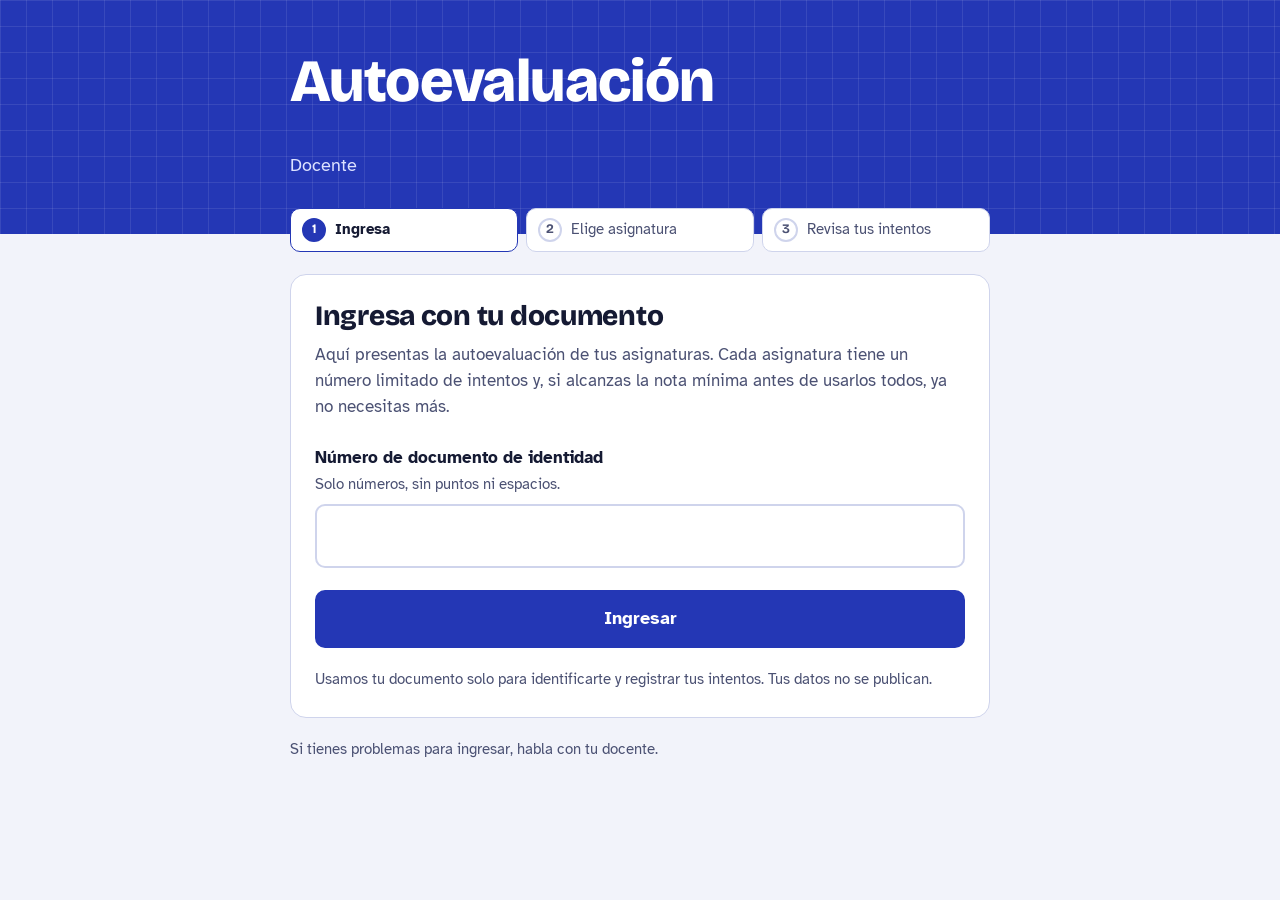
==== index.html @ c380166a "Add files via upload" ====
<!doctype html>
<html lang="es">
<head>
<meta charset="utf-8">
<meta name="viewport" content="width=device-width, initial-scale=1, viewport-fit=cover">
<meta name="robots" content="noindex">
<title>Autoevaluación · CEINAR</title>
<link rel="preconnect" href="https://fonts.googleapis.com">
<link rel="preconnect" href="https://fonts.gstatic.com" crossorigin>
<link rel="stylesheet" href="https://fonts.googleapis.com/css2?family=Atkinson+Hyperlegible:wght@400;700&family=Bricolage+Grotesque:opsz,wght@12..96,700;12..96,800&display=swap">
<link rel="stylesheet" href="estilos.css">
</head>
<body>

<header class="cabecera">
  <div class="envoltura">
    <!-- Logos: guarda los archivos en assets/ con estos nombres. Si no existen, el recuadro se oculta solo. -->
    <div class="marcas">
      <span class="logo-chip"><img src="assets/logo-ceinar.png" alt="Logo de la Institución Educativa CEINAR" onerror="this.parentNode.remove()"></span>
      <span class="logo-chip"><img src="assets/logo-enpcs.png" alt="Logo del blog EnPCs" onerror="this.parentNode.remove()"></span>
    </div>
    <h1>Autoevaluación</h1>
    <p class="quien"><strong id="txtInstitucion">Institución Educativa CEINAR</strong><br>Docente <span id="txtDocente">Arnold Torres Barón</span></p>
  </div>
</header>

<main>
  <div class="envoltura">

    <ol class="pasos" id="pasos" aria-label="Pasos">
      <li id="p1" class="actual"><span class="n">1</span>Ingresa</li>
      <li id="p2"><span class="n">2</span>Elige asignatura</li>
      <li id="p3"><span class="n">3</span>Revisa tus intentos</li>
    </ol>

    <noscript><div class="error">Esta página necesita JavaScript. Actívalo en tu navegador para continuar.</div></noscript>

    <!-- 1. INGRESO -->
    <section class="panel" id="vistaLogin" aria-labelledby="tLogin">
      <h2 id="tLogin" tabindex="-1">Ingresa con tu documento</h2>
      <p class="lead">Aquí presentas la autoevaluación de tus asignaturas. Cada asignatura tiene un número limitado de intentos y, si alcanzas la nota mínima antes de usarlos todos, ya no necesitas más.</p>
      <form id="formLogin" novalidate>
        <label class="campo" for="doc">Número de documento de identidad
          <span class="ayuda" style="display:block">Solo números, sin puntos ni espacios.</span>
        </label>
        <input id="doc" name="doc" type="tel" inputmode="numeric" autocomplete="off" maxlength="14" aria-describedby="errLogin">
        <div class="error" id="errLogin" role="alert" hidden></div>
        <button class="boton lleno" id="btnIngresar" type="submit">Ingresar</button>
      </form>
      <p class="pie">Usamos tu documento solo para identificarte y registrar tus intentos. Tus datos no se publican.</p>
    </section>

    <!-- 2. ASIGNATURAS -->
    <section class="panel" id="vistaMaterias" aria-labelledby="tMaterias" hidden>
      <div class="barra">
        <p class="hola" id="hola"></p>
        <button class="enlace" type="button" id="btnSalir1">Salir</button>
      </div>
      <h2 id="tMaterias" tabindex="-1">Elige la asignatura</h2>
      <p class="lead" id="leadMaterias"></p>
      <div id="bloqueDocente" hidden>
        <div class="docente-nota">
          <strong>Modo docente.</strong> Puedes probar cualquier asignatura con intentos ilimitados; no se escribe nota en la lista de estudiantes.
          <label class="campo" for="selFranja" style="margin-top:12px">Grados que quieres probar</label>
          <select id="selFranja"></select>
        </div>
      </div>
      <ul class="lista-materias" id="listaMaterias"></ul>
    </section>

    <!-- 3. ESTADO DE INTENTOS -->
    <section class="panel" id="vistaEstado" aria-labelledby="tEstado" hidden>
      <div class="barra">
        <button class="enlace" type="button" id="btnVolver">Volver a las asignaturas</button>
        <button class="enlace" type="button" id="btnSalir2">Salir</button>
      </div>
      <h2 id="tEstado" tabindex="-1"></h2>
      <p class="lead" id="subEstado"></p>
      <p class="cargando" id="cargando" role="status" hidden>Consultando tus intentos…</p>

      <div id="contenidoEstado" hidden>
        <div class="nota-grande"><span class="valor" id="valNota">—</span><span class="de" id="deNota"></span></div>
        <div class="regla" id="regla" role="img">
          <div class="pista">
            <div class="relleno" id="relleno"></div>
            <div class="minimo" id="marcaMin"><span id="txtMin"></span></div>
          </div>
          <div class="marcas-regla" aria-hidden="true"></div>
        </div>
        <div class="intentos" id="intentos"></div>
        <div class="aviso" id="aviso" role="status"><h3 id="avisoT"></h3><p id="avisoP"></p></div>
        <div class="acciones" id="acciones"><button class="boton lleno" type="button" id="btnComenzar"></button></div>
        <p class="error" id="errEstado" role="alert" hidden></p>
      </div>
    </section>

    <p class="pie" style="text-align:left">Si tienes problemas para ingresar, habla con tu docente.</p>
  </div>
</main>

<script src="config.js"></script>
<script src="api.js"></script>
<script>
(function () {
  var $ = function (id) { return document.getElementById(id); };
  var C = window.CONFIG || {};
  $('txtInstitucion').textContent = C.INSTITUCION || '';
  $('txtDocente').textContent = C.DOCENTE || '';

  var GLIFOS = {
    informatica: '<svg class="glifo" viewBox="0 0 56 56" fill="none" aria-hidden="true"><rect x="6" y="9" width="44" height="30" rx="4" stroke="currentColor" stroke-width="3"/><path d="M20 49h16M28 39v10" stroke="currentColor" stroke-width="3" stroke-linecap="round"/><path d="M17 21l6 5-6 5M28 31h9" stroke="currentColor" stroke-width="3" stroke-linecap="round" stroke-linejoin="round"/></svg>',
    estadistica: '<svg class="glifo" viewBox="0 0 56 56" fill="none" aria-hidden="true"><path d="M8 48h42" stroke="currentColor" stroke-width="3" stroke-linecap="round"/><rect x="11" y="30" width="9" height="14" rx="2" fill="currentColor"/><rect x="24" y="14" width="9" height="30" rx="2" fill="currentColor"/><rect x="37" y="23" width="9" height="21" rx="2" fill="currentColor"/></svg>',
    artes: '<svg class="glifo" viewBox="0 0 56 56" fill="none" aria-hidden="true"><circle cx="21" cy="22" r="12" stroke="currentColor" stroke-width="3"/><circle cx="35" cy="22" r="12" stroke="currentColor" stroke-width="3"/><circle cx="28" cy="34" r="12" stroke="currentColor" stroke-width="3"/></svg>'
  };
  var MATERIAS = [
    { id: 'informatica', nombre: 'Informática' },
    { id: 'estadistica', nombre: 'Estadística' },
    { id: 'artes', nombre: 'Artes Aplicadas' }
  ];
  var S = null;          // sesión actual
  var materiaActual = null, estadoActual = null;

  /* ---------- navegación entre vistas ---------- */
  function ver(vista, paso, foco) {
    ['vistaLogin', 'vistaMaterias', 'vistaEstado'].forEach(function (v) { $(v).hidden = (v !== vista); });
    [1, 2, 3].forEach(function (n) {
      var li = $('p' + n);
      li.className = n < paso ? 'hecho' : (n === paso ? 'actual' : '');
      if (n === paso) li.setAttribute('aria-current', 'step'); else li.removeAttribute('aria-current');
    });
    if (foco) { var h = $(foco); if (h) h.focus({ preventScroll: false }); }
  }
  function mostrarError(el, msg) { el.textContent = msg; el.hidden = !msg; }
  function salir(mensaje) {
    Api.borrarSesion(); S = null; materiaActual = null; estadoActual = null;
    $('doc').value = '';
    mostrarError($('errLogin'), mensaje || '');
    ver('vistaLogin', 1, mensaje ? null : 'tLogin');
    if (mensaje) $('doc').focus();
  }
  function sesionExpirada() { salir('Tu sesión expiró. Ingresa de nuevo con tu documento.'); }

  /* ---------- 1. login ---------- */
  $('formLogin').addEventListener('submit', function (ev) {
    ev.preventDefault();
    var doc = $('doc').value.replace(/\D/g, '');
    if (doc.length < 5) {
      mostrarError($('errLogin'), 'Escribe tu número de documento solo con números, sin puntos ni espacios.');
      $('doc').focus(); return;
    }
    mostrarError($('errLogin'), '');
    var b = $('btnIngresar'); b.disabled = true; b.textContent = 'Verificando…';
    Api.llamar('login', { documento: doc }).then(function (r) {
      b.disabled = false; b.textContent = 'Ingresar';
      if (!r.ok) { mostrarError($('errLogin'), r.mensaje || 'No se pudo ingresar.'); $('doc').focus(); return; }
      S = {
        token: r.token, nombre: r.persona.nombre, grupo: r.persona.grupo, rol: r.persona.rol,
        director: r.persona.director, franja: r.persona.franja, franjaElegida: r.persona.franja,
        periodo: r.periodo, notaMinima: r.notaMinima, escala: r.escala, maxIntentos: r.maxIntentos,
        asignaturas: r.asignaturas.map(function (a) { return a.id; }), franjas: r.franjas || null
      };
      $('doc').value = '';
      Api.guardarSesion(S);
      pintarMaterias();
    });
  });

  /* ---------- 2. asignaturas ---------- */
  function pintarMaterias() {
    var esDoc = S.rol === 'Docente';
    var primer = S.nombre.split(' ')[0];
    $('hola').innerHTML = '';
    var st = document.createElement('strong'); st.textContent = S.nombre;
    $('hola').appendChild(st);
    $('hola').appendChild(document.createTextNode(esDoc ? ', docente' : ', grupo ' + S.grupo));
    $('leadMaterias').textContent = esDoc
      ? 'Periodo ' + S.periodo.replace('P', '') + '. Elige una asignatura para revisar la autoevaluación.'
      : 'Periodo ' + S.periodo.replace('P', '') + '. Estas son las autoevaluaciones habilitadas para ti.';

    $('bloqueDocente').hidden = !esDoc;
    if (esDoc && !$('selFranja').options.length) {
      S.franjas.forEach(function (f) {
        var o = document.createElement('option'); o.value = f; o.textContent = f.replace('-', '° a ') + '°';
        $('selFranja').appendChild(o);
      });
    }
    if (esDoc) $('selFranja').value = S.franjaElegida || S.franja || S.franjas[0];

    var ul = $('listaMaterias'); ul.innerHTML = '';
    MATERIAS.forEach(function (m) {
      var habilitada = S.asignaturas.indexOf(m.id) >= 0;
      var li = document.createElement('li');
      var b = document.createElement('button'); b.type = 'button'; b.className = 'materia'; b.disabled = !habilitada;
      b.innerHTML = GLIFOS[m.id] + '<span><span class="nombre"></span><span class="nota-corta"></span></span><span class="ir"></span>';
      b.querySelector('.nombre').textContent = m.nombre;
      b.querySelector('.nota-corta').textContent = habilitada ? 'Ver mis intentos' : 'No estás inscrito en esta asignatura';
      b.querySelector('.ir').textContent = habilitada ? 'Elegir' : '';
      if (habilitada) b.addEventListener('click', function () { abrirMateria(m); });
      li.appendChild(b); ul.appendChild(li);
    });
    ver('vistaMaterias', 2, 'tMaterias');
  }
  $('selFranja').addEventListener('change', function () { S.franjaElegida = $('selFranja').value; Api.guardarSesion(S); });

  /* ---------- 3. estado ---------- */
  function abrirMateria(m) {
    materiaActual = m;
    $('tEstado').textContent = m.nombre;
    $('subEstado').textContent = 'Periodo ' + S.periodo.replace('P', '');
    $('contenidoEstado').hidden = true; mostrarError($('errEstado'), '');
    $('cargando').hidden = false;
    ver('vistaEstado', 3, 'tEstado');
    Api.llamar('estado', { token: S.token, asignatura: m.id, franja: S.rol === 'Docente' ? S.franjaElegida : undefined })
      .then(function (e) {
        $('cargando').hidden = true;
        if (!e.ok) {
          if (e.codigo === 'SESION_EXPIRADA') return sesionExpirada();
          $('contenidoEstado').hidden = true;
          mostrarError($('errEstado'), e.mensaje || 'No se pudo consultar el estado.');
          return;
        }
        estadoActual = e; pintarEstado(e);
      });
  }

  function plural(n, uno, varios) { return n === 1 ? uno : varios; }

  function pintarEstado(e) {
    var N = Api.nota, esc = e.escala, min = e.notaMinima, max = e.maxIntentos;
    var tieneNota = e.mejorNota !== null && e.mejorNota !== undefined;

    $('valNota').textContent = tieneNota ? N(e.mejorNota) : '—';
    $('deNota').textContent = tieneNota ? 'de ' + N(esc) + ', tu mejor nota' : 'Todavía no tienes nota';
    var regla = $('regla');
    regla.className = 'regla' + (e.aprobado ? ' ok' : '');
    regla.setAttribute('aria-label', (tieneNota ? 'Tu mejor nota es ' + N(e.mejorNota) + ' de ' + N(esc) : 'Todavía no tienes nota') +
      '. La nota mínima para aprobar es ' + N(min) + '.');
    $('marcaMin').style.left = (100 * min / esc) + '%';
    $('txtMin').textContent = 'Mínimo ' + N(min);
    var marcas = regla.querySelector('.marcas-regla'); marcas.innerHTML = '';
    for (var i = 0; i <= esc; i++) { var s = document.createElement('span'); s.textContent = i; s.style.left = (100 * i / esc) + '%'; marcas.appendChild(s); }
    $('relleno').style.width = '0';
    requestAnimationFrame(function () { requestAnimationFrame(function () {
      $('relleno').style.width = tieneNota ? Math.min(100, 100 * e.mejorNota / esc) + '%' : '0';
    }); });

    // fichas de intentos
    var cont = $('intentos'); cont.innerHTML = '';
    if (e.ilimitado) {
      var t0 = document.createElement('span'); t0.className = 'texto'; t0.innerHTML = '<strong>Intentos ilimitados</strong> en modo docente'; cont.appendChild(t0);
    } else {
      for (var k = 1; k <= max; k++) {
        var f = document.createElement('span'); f.className = 'ficha' + (k <= e.usados ? ' usada' : ''); f.textContent = k;
        f.setAttribute('aria-hidden', 'true'); cont.appendChild(f);
      }
      var t = document.createElement('span'); t.className = 'texto';
      var strong = document.createElement('strong'); strong.textContent = 'Usaste ' + e.usados + ' de ' + max;
      t.appendChild(strong); t.appendChild(document.createTextNode(' ' + plural(max, 'intento', 'intentos')));
      cont.appendChild(t);
    }

    // mensaje y botón
    var av = $('aviso'), btn = $('btnComenzar'), tit = $('avisoT'), p = $('avisoP');
    btn.hidden = false; btn.disabled = false;
    if (!e.disponible) {
      av.className = 'aviso neutro'; tit.textContent = 'Todavía no está publicada';
      p.textContent = 'La autoevaluación de esta asignatura para tus grados aún no está disponible. Vuelve a intentarlo más tarde o pregunta a tu docente.';
      btn.hidden = true;
    } else if (e.motivo === 'aprobado') {
      av.className = 'aviso ok'; tit.textContent = 'Ya aprobaste esta autoevaluación';
      p.textContent = 'Obtuviste ' + N(e.mejorNota) + ' de ' + N(esc) + ' en el intento ' + e.mejorIntento +
        '. Con esa nota ya no necesitas más intentos.';
      btn.hidden = true;
    } else if (e.motivo === 'agotado') {
      av.className = 'aviso alerta'; tit.textContent = 'Usaste todos tus intentos';
      p.textContent = (tieneNota ? 'Tu mejor nota fue ' + N(e.mejorNota) + ' de ' + N(esc) + '. ' : '') +
        'Si necesitas otra oportunidad, habla con tu docente.';
      btn.hidden = true;
    } else if (e.ilimitado) {
      av.className = 'aviso'; tit.textContent = 'Prueba la autoevaluación';
      p.textContent = 'Cada intento queda registrado con el rol Docente. La nota mínima para aprobar es ' + N(min) + ' de ' + N(esc) + '.';
      btn.textContent = 'Comenzar prueba';
    } else {
      var ultimo = e.restantes === 1;
      av.className = 'aviso' + (ultimo ? ' alerta' : '');
      tit.textContent = ultimo ? 'Este es tu último intento' : 'Tienes ' + e.restantes + ' ' + plural(e.restantes, 'intento disponible', 'intentos disponibles');
      p.textContent = 'Necesitas ' + N(min) + ' de ' + N(esc) + ' para aprobar. El intento se cuenta desde que comienzas, aunque cierres la página.';
      btn.textContent = 'Comenzar intento ' + (e.usados + 1) + ' de ' + max;
    }
    $('acciones').hidden = btn.hidden;
    $('contenidoEstado').hidden = false;
  }

  $('btnComenzar').addEventListener('click', function () {
    if (!materiaActual || !estadoActual) return;
    S.asignatura = materiaActual.id;
    S.artefactoId = estadoActual.artefactoId;
    if (!Api.guardarSesion(S)) {
      mostrarError($('errEstado'), 'Tu navegador bloquea el almacenamiento de la sesión. Prueba abrir la página en una pestaña nueva, fuera del blog.');
      return;
    }
    window.location.href = (C.RUTA_ARTEFACTOS || 'artefactos/') + estadoActual.artefactoId.toLowerCase() + '.html';
  });

  $('btnVolver').addEventListener('click', function () { pintarMaterias(); });
  $('btnSalir1').addEventListener('click', function () { salir(''); });
  $('btnSalir2').addEventListener('click', function () { salir(''); });

  /* ---------- arranque: si ya hay sesión (p. ej. al volver de un artefacto) ---------- */
  var previa = Api.leerSesion();
  if (previa && previa.token && previa.asignaturas) { S = previa; pintarMaterias(); } else { ver('vistaLogin', 1, null); }
})();
</script>
</body>
</html>
---- estilos.css ----
/* ============================================================
   Autoevaluación CEINAR · estilos compartidos
   Cuando lleguen los logos, ajusta solo estas variables.
   ============================================================ */
:root {
  --brand: #2437B5;        /* ultramar */
  --brand-deep: #16227A;
  --brand-tint: #E4E8F8;
  --bg: #F2F3FA;
  --paper: #FFFFFF;
  --ink: #151A33;
  --ink-soft: #4B5173;
  --rule: #CFD4EC;
  --mark: #F4C531;         /* nota mínima */
  --ok: #13795B;  --ok-bg: #DDF3EA;
  --warn: #7A4E00; --warn-bg: #FFF0C7;
  --bad: #B42B3A; --bad-bg: #FCE3E6;
  --info-bg: #E4E8F8;

  --f-display: 'Bricolage Grotesque', 'Trebuchet MS', 'Segoe UI', system-ui, sans-serif;
  --f-body: 'Atkinson Hyperlegible', 'Segoe UI', system-ui, -apple-system, Verdana, sans-serif;
  color-scheme: light;
}

*, *::before, *::after { box-sizing: border-box; }
[hidden] { display: none !important; }
html, body { margin: 0; padding: 0; }
body {
  font-family: var(--f-body);
  font-size: 17px;
  line-height: 1.55;
  color: var(--ink);
  background: var(--bg);
  min-height: 100vh;
}
h1, h2, h3 { font-family: var(--f-display); line-height: 1.1; margin: 0; letter-spacing: -0.01em; }
p { margin: 0; }
:focus-visible { outline: 3px solid var(--brand); outline-offset: 3px; border-radius: 4px; }
.sr-only { position: absolute; width: 1px; height: 1px; overflow: hidden; clip: rect(0 0 0 0); white-space: nowrap; }

/* ---------- encabezado con papel cuadriculado ---------- */
.cabecera {
  background-color: var(--brand);
  background-image:
    linear-gradient(rgba(255,255,255,.09) 1px, transparent 1px),
    linear-gradient(90deg, rgba(255,255,255,.09) 1px, transparent 1px);
  background-size: 26px 26px;
  color: #fff;
  padding: 26px max(16px, env(safe-area-inset-right)) 54px max(16px, env(safe-area-inset-left));
}
.envoltura { width: 100%; max-width: 700px; margin: 0 auto; }
.marcas { display: flex; gap: 10px; margin-bottom: 22px; }
.marcas:empty { display: none; }
.logo-chip {
  width: 58px; height: 58px; background: #fff; border-radius: 12px;
  display: flex; align-items: center; justify-content: center; padding: 6px;
}
.logo-chip img { max-width: 100%; max-height: 100%; object-fit: contain; }
.cabecera h1 { font-size: clamp(38px, 9vw, 60px); font-weight: 800; }
.cabecera .quien { margin-top: 10px; font-size: 18px; color: #DDE2FF; }
.cabecera .quien strong { color: #fff; font-weight: 700; }

/* ---------- pasos ---------- */
.pasos { list-style: none; display: flex; gap: 8px; padding: 0; margin: -26px 0 22px; }
.pasos li {
  flex: 1; background: var(--paper); border: 1px solid var(--rule); border-radius: 10px;
  padding: 9px 11px; display: flex; align-items: center; gap: 9px;
  font-size: 14.5px; color: var(--ink-soft); line-height: 1.2;
}
.pasos .n {
  flex: none; width: 24px; height: 24px; border-radius: 50%; border: 2px solid var(--rule);
  display: grid; place-items: center; font-family: var(--f-display); font-weight: 700; font-size: 13px;
}
.pasos li.actual { color: var(--ink); border-color: var(--brand); font-weight: 700; }
.pasos li.actual .n { background: var(--brand); border-color: var(--brand); color: #fff; }
.pasos li.hecho .n { background: var(--brand-tint); border-color: var(--brand-tint); color: var(--brand); }
@media (max-width: 520px) { .pasos li { padding: 8px 8px; font-size: 13px; gap: 6px; } .pasos .n { width: 22px; height: 22px; } }

/* ---------- paneles ---------- */
main { padding: 0 max(16px, env(safe-area-inset-right)) 56px max(16px, env(safe-area-inset-left)); }
.panel { background: var(--paper); border: 1px solid var(--rule); border-radius: 16px; padding: 26px 24px; }
.panel h2 { font-size: 28px; font-weight: 800; }
.panel .lead { margin-top: 10px; color: var(--ink-soft); max-width: 60ch; }
.pie { margin-top: 20px; font-size: 14.5px; color: var(--ink-soft); max-width: 62ch; }

/* ---------- formulario ---------- */
label.campo { display: block; margin-top: 24px; font-weight: 700; }
.ayuda { font-weight: 400; color: var(--ink-soft); font-size: 15px; margin-top: 2px; }
input[type="text"], input[type="tel"], select {
  width: 100%; margin-top: 8px; font: inherit; font-size: 22px; letter-spacing: .04em;
  padding: 13px 14px; border: 2px solid var(--rule); border-radius: 10px; background: #fff; color: var(--ink);
}
select { font-size: 17px; letter-spacing: 0; }
input:focus, select:focus { border-color: var(--brand); outline: none; box-shadow: 0 0 0 4px var(--brand-tint); }
.error {
  margin-top: 14px; padding: 12px 14px; border-radius: 10px; background: var(--bad-bg);
  color: var(--bad); border-left: 5px solid var(--bad); font-weight: 700;
}

/* ---------- botones ---------- */
.boton {
  font: inherit; font-weight: 700; font-size: 18px; cursor: pointer; border: 2px solid var(--brand);
  background: var(--brand); color: #fff; padding: 13px 24px; border-radius: 10px;
  transition: background .15s, border-color .15s;
}
.boton:hover { background: var(--brand-deep); border-color: var(--brand-deep); }
.boton:disabled { opacity: .55; cursor: wait; }
.boton.lleno { width: 100%; margin-top: 22px; }
.boton.suave { background: transparent; color: var(--brand); }
.boton.suave:hover { background: var(--brand-tint); border-color: var(--brand); }
.enlace {
  font: inherit; background: none; border: 0; padding: 4px 0; color: var(--brand); cursor: pointer;
  text-decoration: underline; text-underline-offset: 3px; font-weight: 700;
}
.barra { display: flex; justify-content: space-between; align-items: center; gap: 12px; flex-wrap: wrap; margin-bottom: 18px; }
.hola { font-size: 15.5px; color: var(--ink-soft); }
.hola strong { color: var(--ink); }

/* ---------- asignaturas ---------- */
.lista-materias { list-style: none; margin: 20px 0 0; padding: 0; display: grid; gap: 10px; }
.materia {
  width: 100%; display: grid; grid-template-columns: 56px 1fr auto; align-items: center; gap: 16px;
  text-align: left; font: inherit; color: var(--ink); background: #fff; cursor: pointer;
  border: 2px solid var(--rule); border-radius: 14px; padding: 14px 18px 14px 14px;
  transition: border-color .15s, background .15s;
}
.materia:hover:not(:disabled) { border-color: var(--brand); background: var(--brand-tint); }
.materia:disabled { cursor: not-allowed; opacity: .6; background: transparent; border-style: dashed; }
.materia .glifo { width: 56px; height: 56px; color: var(--brand); }
.materia:disabled .glifo { color: var(--ink-soft); }
.materia .nombre { font-family: var(--f-display); font-weight: 800; font-size: 24px; line-height: 1.1; }
.materia .nota-corta { display: block; font-family: var(--f-body); font-weight: 400; font-size: 15px; color: var(--ink-soft); margin-top: 3px; }
.materia .ir { font-weight: 700; color: var(--brand); }
.materia:disabled .ir { color: var(--ink-soft); font-weight: 400; }
.docente-nota { margin-top: 16px; padding: 12px 14px; background: var(--info-bg); border-radius: 10px; font-size: 15.5px; }

/* ---------- regla de notas (elemento central) ---------- */
.nota-grande { display: flex; align-items: baseline; gap: 10px; margin-top: 22px; }
.nota-grande .valor { font-family: var(--f-display); font-weight: 800; font-size: clamp(56px, 16vw, 84px); line-height: .95; }
.nota-grande .de { font-size: 18px; color: var(--ink-soft); }
.regla { margin-top: 18px; }
.regla .pista { position: relative; height: 20px; background: var(--brand-tint); border-radius: 10px; margin-top: 38px; }
.regla .relleno { position: absolute; inset: 0 auto 0 0; width: 0; background: var(--brand); border-radius: 10px; transition: width .9s cubic-bezier(.2,.8,.2,1); }
.regla.ok .relleno { background: var(--ok); }
.regla .minimo { position: absolute; top: -9px; bottom: -9px; width: 4px; margin-left: -2px; background: var(--mark); border-radius: 2px; box-shadow: 0 0 0 2px #fff; }
.regla .minimo span {
  position: absolute; bottom: calc(100% + 4px); left: 50%; transform: translateX(-50%);
  white-space: nowrap; font-size: 14px; font-weight: 700; color: var(--ink);
}
.regla .marcas-regla { position: relative; height: 20px; margin-top: 7px; font-size: 13px; color: var(--ink-soft); font-variant-numeric: tabular-nums; }
.regla .marcas-regla span { position: absolute; top: 0; transform: translateX(-50%); }
@media (prefers-reduced-motion: reduce) { .regla .relleno { transition: none; } }

/* ---------- intentos ---------- */
.intentos { display: flex; align-items: center; gap: 10px; margin-top: 26px; flex-wrap: wrap; }
.ficha {
  width: 40px; height: 40px; border-radius: 50%; border: 2px dashed var(--rule); color: var(--ink-soft);
  display: grid; place-items: center; font-family: var(--f-display); font-weight: 700;
}
.ficha.usada { background: var(--brand); border: 2px solid var(--brand); color: #fff; }
.intentos .texto { font-size: 16px; color: var(--ink-soft); margin-left: 4px; }
.intentos .texto strong { color: var(--ink); }

/* ---------- mensaje de estado ---------- */
.aviso { margin-top: 24px; padding: 16px 18px; border-radius: 12px; border-left: 6px solid var(--brand); background: var(--info-bg); }
.aviso h3 { font-size: 22px; font-weight: 800; }
.aviso p { margin-top: 6px; }
.aviso.ok { background: var(--ok-bg); border-color: var(--ok); }
.aviso.ok h3 { color: var(--ok); }
.aviso.alerta { background: var(--warn-bg); border-color: var(--mark); }
.aviso.alerta h3 { color: var(--warn); }
.aviso.neutro { background: #EEF0F6; border-color: var(--ink-soft); }
.acciones { display: flex; gap: 12px; align-items: center; flex-wrap: wrap; margin-top: 22px; }
.acciones .boton.lleno { margin-top: 0; width: auto; flex: 1 1 260px; }
.cargando { margin-top: 24px; color: var(--ink-soft); }
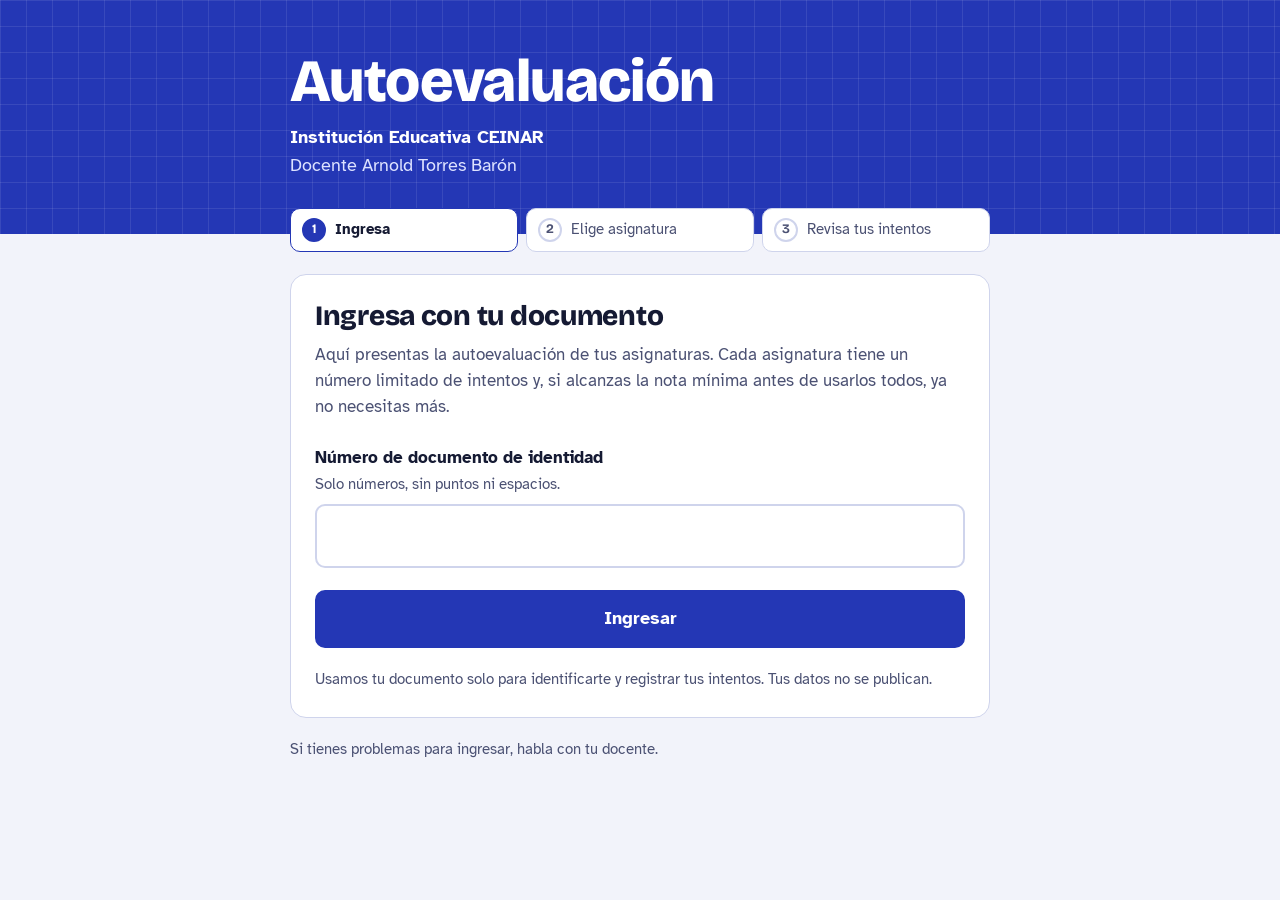
==== commit c1f8390a: "Add files via upload" ====
--- a/index.html
+++ b/index.html
@@ -132,7 +132,7 @@
   }
   function mostrarError(el, msg) { el.textContent = msg; el.hidden = !msg; }
   function salir(mensaje) {
-    Api.borrarSesion(); S = null; materiaActual = null; estadoActual = null;
+    Api.borrarSesion(); Api.borrarIntento(); S = null; materiaActual = null; estadoActual = null;
     $('doc').value = '';
     mostrarError($('errLogin'), mensaje || '');
     ver('vistaLogin', 1, mensaje ? null : 'tLogin');
@@ -262,7 +262,13 @@
     // mensaje y botón
     var av = $('aviso'), btn = $('btnComenzar'), tit = $('avisoT'), p = $('avisoP');
     btn.hidden = false; btn.disabled = false;
-    if (!e.disponible) {
+    var g = Api.leerIntento();
+    var enCurso = g && g.artefactoId === e.artefactoId && g.dueno === (S.nombre + '|' + S.grupo) && g.preguntas;
+    if (enCurso) {
+      av.className = 'aviso alerta'; tit.textContent = 'Tienes un intento en curso';
+      p.textContent = 'Respondiste ' + Object.keys(g.respuestas).length + ' de ' + g.preguntas.length + ' preguntas. Continúa donde ibas.';
+      btn.textContent = 'Continuar mi intento';
+    } else if (!e.disponible) {
       av.className = 'aviso neutro'; tit.textContent = 'Todavía no está publicada';
       p.textContent = 'La autoevaluación de esta asignatura para tus grados aún no está disponible. Vuelve a intentarlo más tarde o pregunta a tu docente.';
       btn.hidden = true;
@@ -279,13 +285,13 @@
     } else if (e.ilimitado) {
       av.className = 'aviso'; tit.textContent = 'Prueba la autoevaluación';
       p.textContent = 'Cada intento queda registrado con el rol Docente. La nota mínima para aprobar es ' + N(min) + ' de ' + N(esc) + '.';
-      btn.textContent = 'Comenzar prueba';
+      btn.textContent = 'Ir a la autoevaluación';
     } else {
       var ultimo = e.restantes === 1;
       av.className = 'aviso' + (ultimo ? ' alerta' : '');
       tit.textContent = ultimo ? 'Este es tu último intento' : 'Tienes ' + e.restantes + ' ' + plural(e.restantes, 'intento disponible', 'intentos disponibles');
-      p.textContent = 'Necesitas ' + N(min) + ' de ' + N(esc) + ' para aprobar. El intento se cuenta desde que comienzas, aunque cierres la página.';
-      btn.textContent = 'Comenzar intento ' + (e.usados + 1) + ' de ' + max;
+      p.textContent = 'Necesitas ' + N(min) + ' de ' + N(esc) + ' para aprobar. El intento se cuenta desde que pulsas Comenzar en la página siguiente.';
+      btn.textContent = 'Ir a la autoevaluación';
     }
     $('acciones').hidden = btn.hidden;
     $('contenidoEstado').hidden = false;
@@ -308,7 +314,12 @@
 
   /* ---------- arranque: si ya hay sesión (p. ej. al volver de un artefacto) ---------- */
   var previa = Api.leerSesion();
-  if (previa && previa.token && previa.asignaturas) { S = previa; pintarMaterias(); } else { ver('vistaLogin', 1, null); }
+  if (previa && previa.token && previa.asignaturas) { S = previa; pintarMaterias(); }
+  else {
+    ver('vistaLogin', 1, null);
+    var aviso = Api.tomarAviso();
+    if (aviso) mostrarError($('errLogin'), aviso);
+  }
 })();
 </script>
 </body>
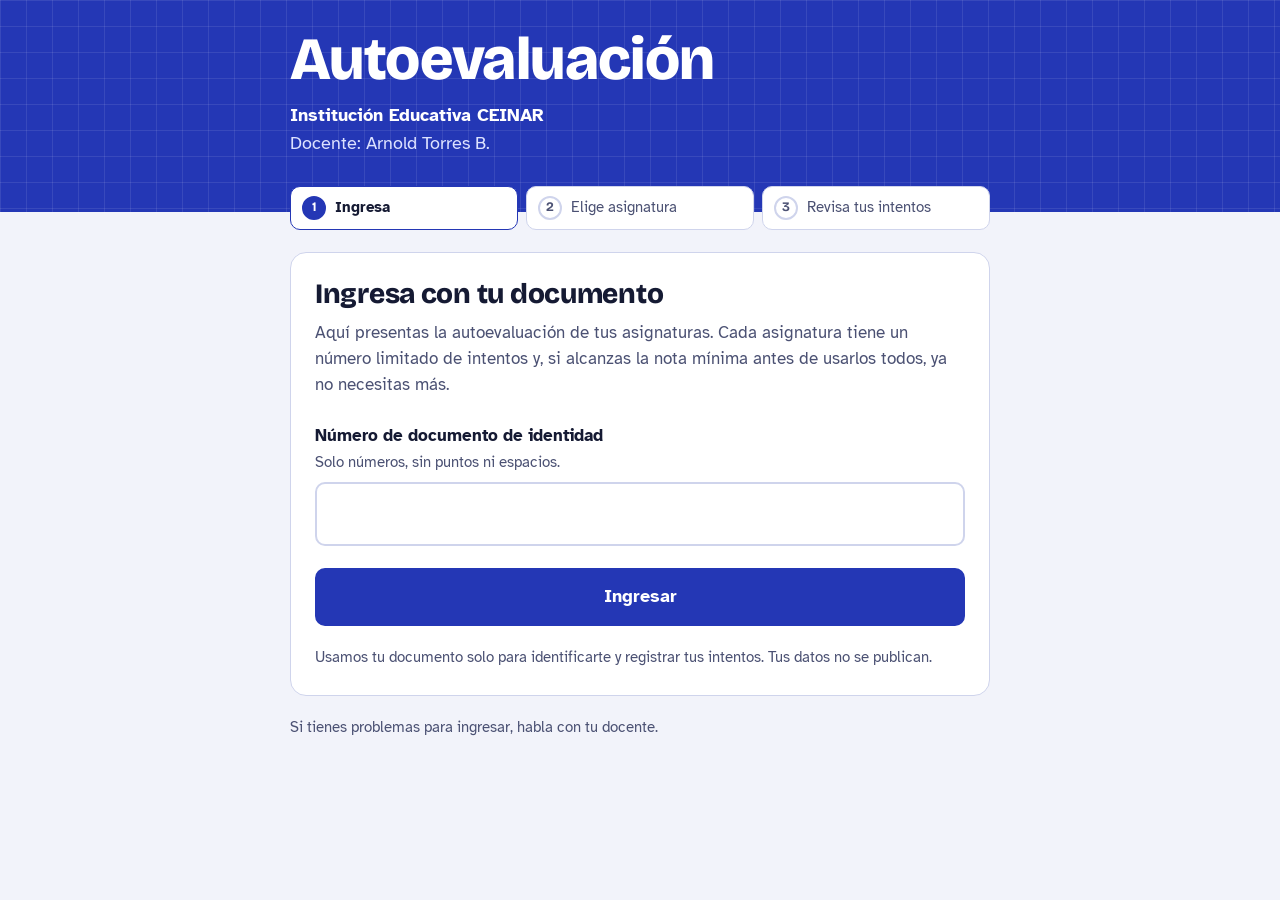
==== commit 4a44d4c8: "Add files via upload" ====
--- a/index.html
+++ b/index.html
@@ -14,13 +14,9 @@
 
 <header class="cabecera">
   <div class="envoltura">
-    <!-- Logos: guarda los archivos en assets/ con estos nombres. Si no existen, el recuadro se oculta solo. -->
-    <div class="marcas">
-      <span class="logo-chip"><img src="assets/logo-ceinar.png" alt="Logo de la Institución Educativa CEINAR" onerror="this.parentNode.remove()"></span>
-      <span class="logo-chip"><img src="assets/logo-enpcs.png" alt="Logo del blog EnPCs" onerror="this.parentNode.remove()"></span>
-    </div>
+    <div class="marcas" id="marcas"></div>
     <h1>Autoevaluación</h1>
-    <p class="quien"><strong id="txtInstitucion">Institución Educativa CEINAR</strong><br>Docente <span id="txtDocente">Arnold Torres Barón</span></p>
+    <p class="quien"><strong id="txtInstitucion">Institución Educativa CEINAR</strong><br>Docente: <span id="txtDocente">Arnold Torres B.</span><br><span id="lineaEstudiante" hidden>Estudiante: <strong id="txtEstudiante"></strong></span></p>
   </div>
 </header>
 
@@ -105,7 +101,12 @@
   var $ = function (id) { return document.getElementById(id); };
   var C = window.CONFIG || {};
   $('txtInstitucion').textContent = C.INSTITUCION || '';
-  $('txtDocente').textContent = C.DOCENTE || '';
+  // "Arnold Torres Barón" → "Arnold Torres B." (se puede fijar con DOCENTE_CORTO en config.js)
+  $('txtDocente').textContent = C.DOCENTE_CORTO || (function (n) {
+    var p = String(n || '').trim().split(/\s+/);
+    return p.length >= 3 ? p.slice(0, -1).join(' ') + ' ' + p[p.length - 1].charAt(0).toUpperCase() + '.' : p.join(' ');
+  })(C.DOCENTE);
+  Api.pintarLogos($('marcas'), '');
 
   var GLIFOS = {
     informatica: '<svg class="glifo" viewBox="0 0 56 56" fill="none" aria-hidden="true"><rect x="6" y="9" width="44" height="30" rx="4" stroke="currentColor" stroke-width="3"/><path d="M20 49h16M28 39v10" stroke="currentColor" stroke-width="3" stroke-linecap="round"/><path d="M17 21l6 5-6 5M28 31h9" stroke="currentColor" stroke-width="3" stroke-linecap="round" stroke-linejoin="round"/></svg>',
@@ -122,6 +123,8 @@
 
   /* ---------- navegación entre vistas ---------- */
   function ver(vista, paso, foco) {
+    $('lineaEstudiante').hidden = !(S && S.nombre && S.rol !== 'Docente' && vista !== 'vistaLogin');
+    if (S && S.nombre) $('txtEstudiante').textContent = S.nombre;
     ['vistaLogin', 'vistaMaterias', 'vistaEstado'].forEach(function (v) { $(v).hidden = (v !== vista); });
     [1, 2, 3].forEach(function (n) {
       var li = $('p' + n);
@@ -170,9 +173,8 @@
     var esDoc = S.rol === 'Docente';
     var primer = S.nombre.split(' ')[0];
     $('hola').innerHTML = '';
-    var st = document.createElement('strong'); st.textContent = S.nombre;
+    var st = document.createElement('strong'); st.textContent = esDoc ? 'Modo docente' : 'Grupo ' + S.grupo;
     $('hola').appendChild(st);
-    $('hola').appendChild(document.createTextNode(esDoc ? ', docente' : ', grupo ' + S.grupo));
     $('leadMaterias').textContent = esDoc
       ? 'Periodo ' + S.periodo.replace('P', '') + '. Elige una asignatura para revisar la autoevaluación.'
       : 'Periodo ' + S.periodo.replace('P', '') + '. Estas son las autoevaluaciones habilitadas para ti.';
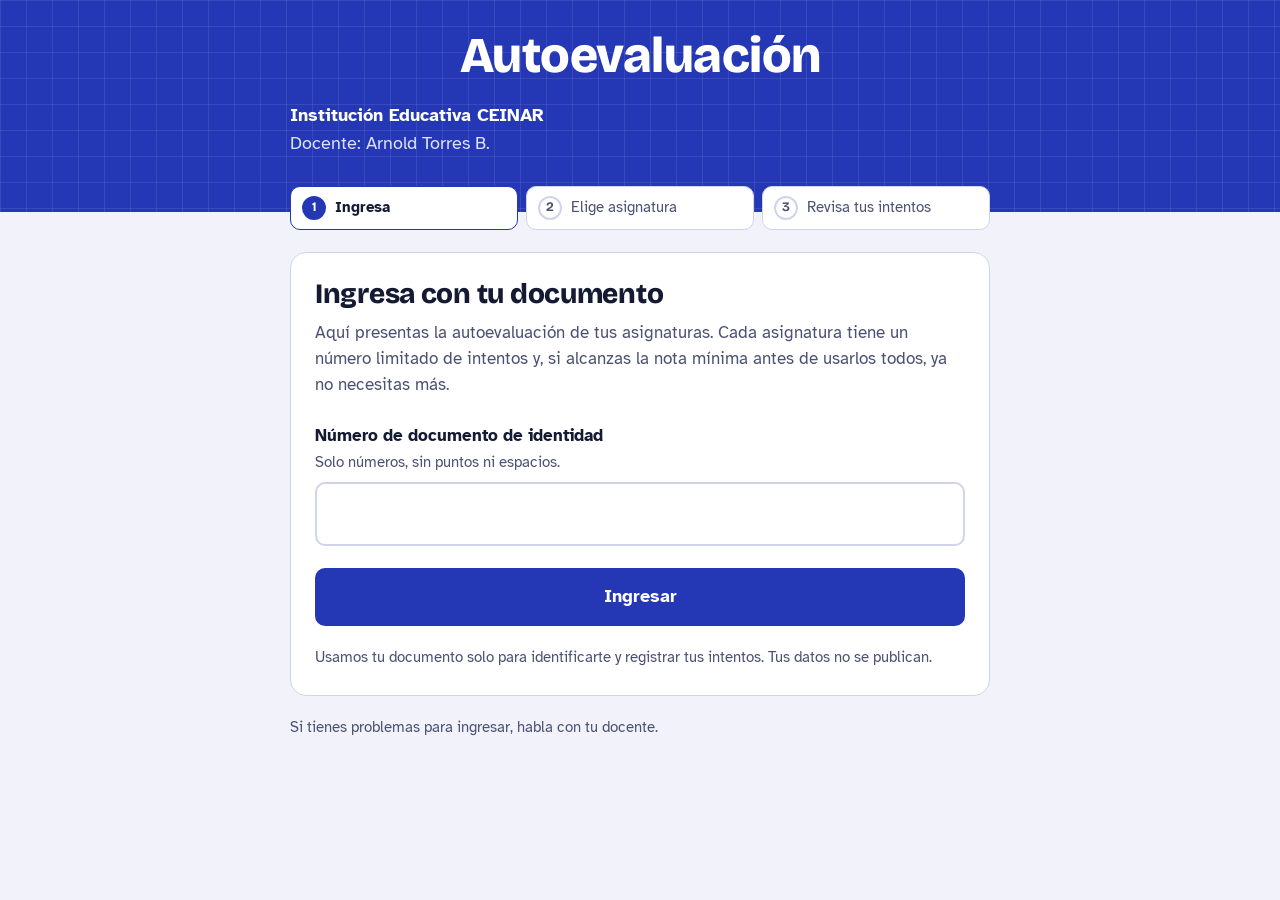
==== commit f508454f: "Add files via upload" ====
--- a/index.html
+++ b/index.html
@@ -14,9 +14,8 @@
 
 <header class="cabecera">
   <div class="envoltura">
-    <div class="marcas" id="marcas"></div>
-    <h1>Autoevaluación</h1>
-    <p class="quien"><strong id="txtInstitucion">Institución Educativa CEINAR</strong><br>Docente: <span id="txtDocente">Arnold Torres B.</span><br><span id="lineaEstudiante" hidden>Estudiante: <strong id="txtEstudiante"></strong></span></p>
+    <div class="fila-titulo" id="filaTitulo"><h1>Autoevaluación</h1></div>
+    <p class="quien"><strong id="txtInstitucion">Institución Educativa CEINAR</strong><br>Docente: <span id="txtDocente">Arnold Torres B.</span><br><span id="lineaEstudiante" hidden>Estudiante: <strong id="txtEstudiante"></strong><span id="txtGrupo"></span></span></p>
   </div>
 </header>
 
@@ -106,7 +105,7 @@
     var p = String(n || '').trim().split(/\s+/);
     return p.length >= 3 ? p.slice(0, -1).join(' ') + ' ' + p[p.length - 1].charAt(0).toUpperCase() + '.' : p.join(' ');
   })(C.DOCENTE);
-  Api.pintarLogos($('marcas'), '');
+  Api.pintarLogos($('filaTitulo'), '');
 
   var GLIFOS = {
     informatica: '<svg class="glifo" viewBox="0 0 56 56" fill="none" aria-hidden="true"><rect x="6" y="9" width="44" height="30" rx="4" stroke="currentColor" stroke-width="3"/><path d="M20 49h16M28 39v10" stroke="currentColor" stroke-width="3" stroke-linecap="round"/><path d="M17 21l6 5-6 5M28 31h9" stroke="currentColor" stroke-width="3" stroke-linecap="round" stroke-linejoin="round"/></svg>',
@@ -124,7 +123,7 @@
   /* ---------- navegación entre vistas ---------- */
   function ver(vista, paso, foco) {
     $('lineaEstudiante').hidden = !(S && S.nombre && S.rol !== 'Docente' && vista !== 'vistaLogin');
-    if (S && S.nombre) $('txtEstudiante').textContent = S.nombre;
+    if (S && S.nombre) { $('txtEstudiante').textContent = S.nombre; $('txtGrupo').textContent = S.grupo ? ' · Grupo ' + S.grupo : ''; }
     ['vistaLogin', 'vistaMaterias', 'vistaEstado'].forEach(function (v) { $(v).hidden = (v !== vista); });
     [1, 2, 3].forEach(function (n) {
       var li = $('p' + n);
@@ -173,8 +172,8 @@
     var esDoc = S.rol === 'Docente';
     var primer = S.nombre.split(' ')[0];
     $('hola').innerHTML = '';
-    var st = document.createElement('strong'); st.textContent = esDoc ? 'Modo docente' : 'Grupo ' + S.grupo;
-    $('hola').appendChild(st);
+    $('hola').hidden = !esDoc;                         // al estudiante el grupo ya se le muestra en el encabezado
+    if (esDoc) { var st = document.createElement('strong'); st.textContent = 'Modo docente'; $('hola').appendChild(st); }
     $('leadMaterias').textContent = esDoc
       ? 'Periodo ' + S.periodo.replace('P', '') + '. Elige una asignatura para revisar la autoevaluación.'
       : 'Periodo ' + S.periodo.replace('P', '') + '. Estas son las autoevaluaciones habilitadas para ti.';
@@ -279,6 +278,11 @@
       p.textContent = 'Obtuviste ' + N(e.mejorNota) + ' de ' + N(esc) + ' en el intento ' + e.mejorIntento +
         '. Con esa nota ya no necesitas más intentos.';
       btn.hidden = true;
+    } else if (e.motivo === 'vencido') {
+      av.className = 'aviso alerta'; tit.textContent = 'El plazo terminó';
+      p.textContent = 'La fecha límite para presentar esta autoevaluación fue el ' + Api.fechaLarga(e.fechaLimite) + '. ' +
+        (tieneNota ? 'Tu mejor nota fue ' + N(e.mejorNota) + ' de ' + N(esc) + '. ' : '') + 'Si necesitas otra oportunidad, habla con tu docente.';
+      btn.hidden = true;
     } else if (e.motivo === 'agotado') {
       av.className = 'aviso alerta'; tit.textContent = 'Usaste todos tus intentos';
       p.textContent = (tieneNota ? 'Tu mejor nota fue ' + N(e.mejorNota) + ' de ' + N(esc) + '. ' : '') +
@@ -292,7 +296,8 @@
       var ultimo = e.restantes === 1;
       av.className = 'aviso' + (ultimo ? ' alerta' : '');
       tit.textContent = ultimo ? 'Este es tu último intento' : 'Tienes ' + e.restantes + ' ' + plural(e.restantes, 'intento disponible', 'intentos disponibles');
-      p.textContent = 'Necesitas ' + N(min) + ' de ' + N(esc) + ' para aprobar. El intento se cuenta desde que pulsas Comenzar en la página siguiente.';
+      p.textContent = 'Necesitas ' + N(min) + ' de ' + N(esc) + ' para aprobar. El intento se cuenta desde que pulsas Comenzar en la página siguiente.' +
+        (e.fechaLimite ? ' Fecha límite: ' + Api.fechaLarga(e.fechaLimite) + '.' : '');
       btn.textContent = 'Ir a la autoevaluación';
     }
     $('acciones').hidden = btn.hidden;
@@ -316,7 +321,13 @@
 
   /* ---------- arranque: si ya hay sesión (p. ej. al volver de un artefacto) ---------- */
   var previa = Api.leerSesion();
-  if (previa && previa.token && previa.asignaturas) { S = previa; pintarMaterias(); }
+  if (previa && previa.token && previa.asignaturas) {
+    S = previa; pintarMaterias();
+    // ¿La sesión sigue vigente? Si el docente actualizó el sitio desde la hoja, se pide ingresar de nuevo para ver los datos al día.
+    Api.llamar('ping', { token: S.token }).then(function (r) {
+      if (r && r.codigo === 'SESION_EXPIRADA') { Api.borrarSesion(); S = null; ver('vistaLogin', 1, null); mostrarError($('errLogin'), 'Actualizamos la información. Ingresa de nuevo con tu documento.'); }
+    });
+  }
   else {
     ver('vistaLogin', 1, null);
     var aviso = Api.tomarAviso();
--- a/estilos.css
+++ b/estilos.css
@@ -173,3 +173,8 @@
 .acciones { display: flex; gap: 12px; align-items: center; flex-wrap: wrap; margin-top: 22px; }
 .acciones .boton.lleno { margin-top: 0; width: auto; flex: 1 1 260px; }
 .cargando { margin-top: 24px; color: var(--ink-soft); }
+
+/* ---------- título centrado entre los dos logos ---------- */
+.fila-titulo { display: flex; align-items: center; justify-content: space-between; gap: 12px; margin-bottom: 18px; }
+.cabecera .fila-titulo h1 { flex: 1; text-align: center; margin: 0; font-size: clamp(26px, 6.4vw, 50px); line-height: 1.1; }
+@media (max-width: 520px) { .fila-titulo { gap: 8px; } .logo-chip { width: 46px; height: 46px; padding: 4px; } }
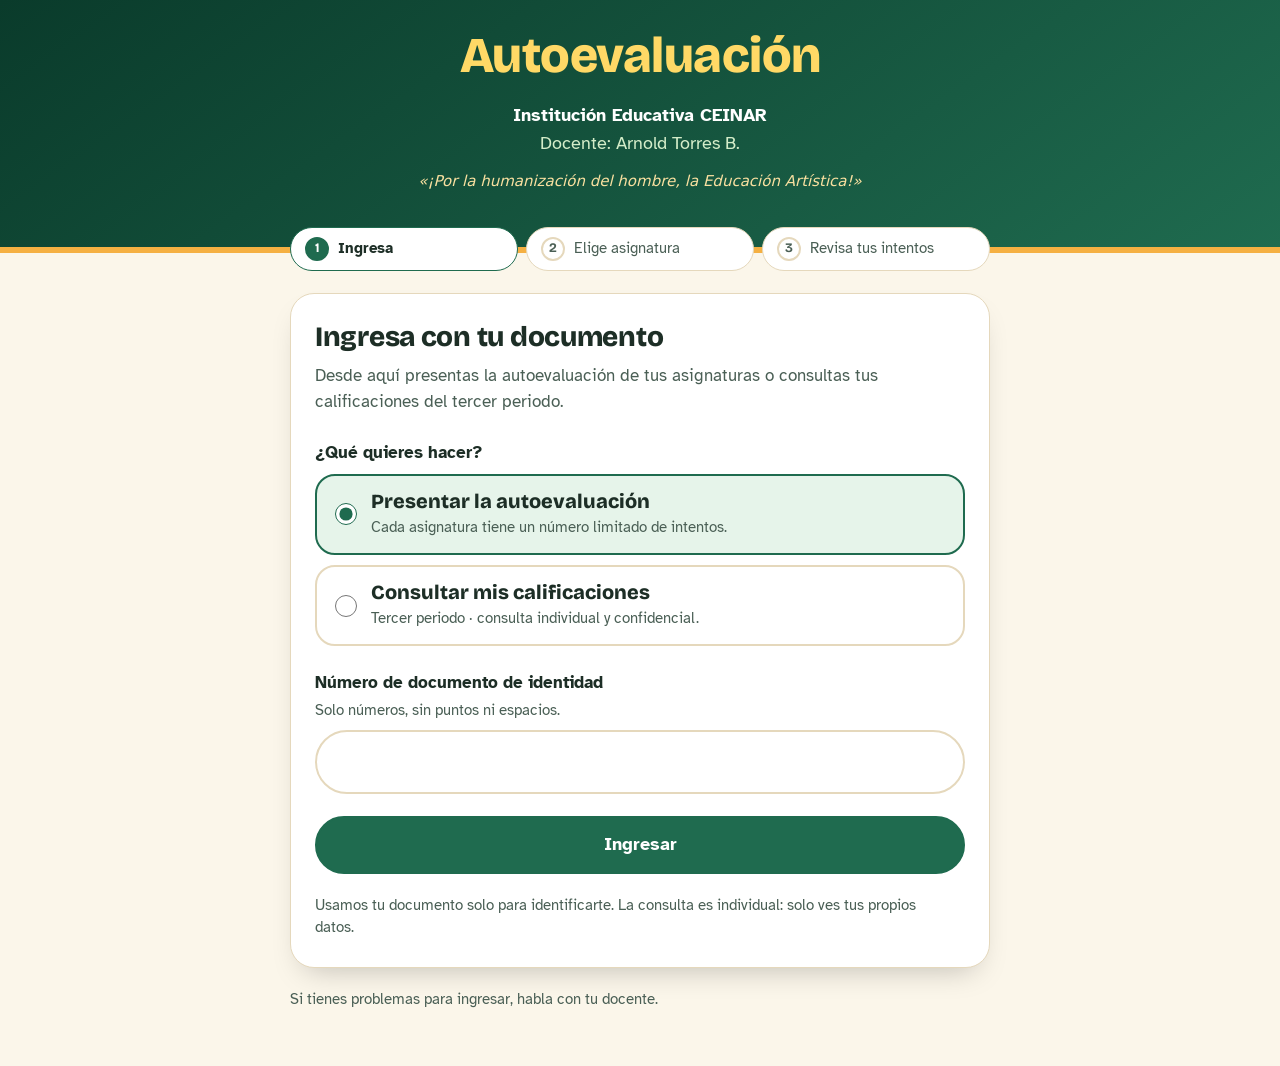
==== commit dd4acddc: "Add files via upload" ====
--- a/index.html
+++ b/index.html
@@ -4,7 +4,7 @@
 <meta charset="utf-8">
 <meta name="viewport" content="width=device-width, initial-scale=1, viewport-fit=cover">
 <meta name="robots" content="noindex">
-<title>Autoevaluación · CEINAR</title>
+<title>Portal CEINAR · Autoevaluación y calificaciones</title>
 <link rel="preconnect" href="https://fonts.googleapis.com">
 <link rel="preconnect" href="https://fonts.gstatic.com" crossorigin>
 <link rel="stylesheet" href="https://fonts.googleapis.com/css2?family=Atkinson+Hyperlegible:wght@400;700&family=Bricolage+Grotesque:opsz,wght@12..96,700;12..96,800&display=swap">
@@ -16,6 +16,7 @@
   <div class="envoltura">
     <div class="fila-titulo" id="filaTitulo"><h1>Autoevaluación</h1></div>
     <p class="quien"><strong id="txtInstitucion">Institución Educativa CEINAR</strong><br>Docente: <span id="txtDocente">Arnold Torres B.</span><br><span id="lineaEstudiante" hidden>Estudiante: <strong id="txtEstudiante"></strong><span id="txtGrupo"></span></span></p>
+    <p class="lema">«¡Por la humanización del hombre, la Educación Artística!»</p>
   </div>
 </header>
 
@@ -33,8 +34,13 @@
     <!-- 1. INGRESO -->
     <section class="panel" id="vistaLogin" aria-labelledby="tLogin">
       <h2 id="tLogin" tabindex="-1">Ingresa con tu documento</h2>
-      <p class="lead">Aquí presentas la autoevaluación de tus asignaturas. Cada asignatura tiene un número limitado de intentos y, si alcanzas la nota mínima antes de usarlos todos, ya no necesitas más.</p>
+      <p class="lead">Desde aquí presentas la autoevaluación de tus asignaturas o consultas tus calificaciones del tercer periodo.</p>
       <form id="formLogin" novalidate>
+        <fieldset class="opciones-ingreso">
+          <legend>¿Qué quieres hacer?</legend>
+          <label class="opcion-ingreso"><input type="radio" name="que" value="auto" checked><span class="t">Presentar la autoevaluación</span><span class="d">Cada asignatura tiene un número limitado de intentos.</span></label>
+          <label class="opcion-ingreso notas"><input type="radio" name="que" value="notas"><span class="t">Consultar mis calificaciones</span><span class="d">Tercer periodo · consulta individual y confidencial.</span></label>
+        </fieldset>
         <label class="campo" for="doc">Número de documento de identidad
           <span class="ayuda" style="display:block">Solo números, sin puntos ni espacios.</span>
         </label>
@@ -42,7 +48,18 @@
         <div class="error" id="errLogin" role="alert" hidden></div>
         <button class="boton lleno" id="btnIngresar" type="submit">Ingresar</button>
       </form>
-      <p class="pie">Usamos tu documento solo para identificarte y registrar tus intentos. Tus datos no se publican.</p>
+      <p class="pie">Usamos tu documento solo para identificarte. La consulta es individual: solo ves tus propios datos.</p>
+    </section>
+
+    <!-- 1b. CALIFICACIONES -->
+    <section class="panel" id="vistaNotas" aria-labelledby="tNotas" hidden>
+      <div class="barra">
+        <span></span>
+        <button class="enlace" type="button" id="btnNuevaConsulta">Nueva consulta</button>
+      </div>
+      <h2 id="tNotas" tabindex="-1">Mis calificaciones</h2>
+      <p class="lead" id="subNotas"></p>
+      <div id="reporteNotas"></div>
     </section>
 
     <!-- 2. ASIGNATURAS -->
@@ -124,7 +141,8 @@
   function ver(vista, paso, foco) {
     $('lineaEstudiante').hidden = !(S && S.nombre && S.rol !== 'Docente' && vista !== 'vistaLogin');
     if (S && S.nombre) { $('txtEstudiante').textContent = S.nombre; $('txtGrupo').textContent = S.grupo ? ' · Grupo ' + S.grupo : ''; }
-    ['vistaLogin', 'vistaMaterias', 'vistaEstado'].forEach(function (v) { $(v).hidden = (v !== vista); });
+    ['vistaLogin', 'vistaNotas', 'vistaMaterias', 'vistaEstado'].forEach(function (v) { $(v).hidden = (v !== vista); });
+    $('pasos').hidden = (vista === 'vistaNotas');
     [1, 2, 3].forEach(function (n) {
       var li = $('p' + n);
       li.className = n < paso ? 'hecho' : (n === paso ? 'actual' : '');
@@ -146,14 +164,26 @@
   $('formLogin').addEventListener('submit', function (ev) {
     ev.preventDefault();
     var doc = $('doc').value.replace(/\D/g, '');
+    var quiere = document.querySelector('input[name="que"]:checked').value;
     if (doc.length < 5) {
       mostrarError($('errLogin'), 'Escribe tu número de documento solo con números, sin puntos ni espacios.');
       $('doc').focus(); return;
     }
     mostrarError($('errLogin'), '');
-    var b = $('btnIngresar'); b.disabled = true; b.textContent = 'Verificando…';
+    var b = $('btnIngresar'); b.disabled = true;
+    if (quiere === 'notas') {
+      b.textContent = 'Consultando…';
+      Api.llamar('notas', { documento: doc }).then(function (r) {
+        b.disabled = false; textoBoton();
+        if (!r.ok) { mostrarError($('errLogin'), r.mensaje || 'No fue posible realizar la consulta.'); $('doc').focus(); return; }
+        $('doc').value = '';
+        pintarNotas(r);
+      });
+      return;
+    }
+    b.textContent = 'Verificando…';
     Api.llamar('login', { documento: doc }).then(function (r) {
-      b.disabled = false; b.textContent = 'Ingresar';
+      b.disabled = false; textoBoton();
       if (!r.ok) { mostrarError($('errLogin'), r.mensaje || 'No se pudo ingresar.'); $('doc').focus(); return; }
       S = {
         token: r.token, nombre: r.persona.nombre, grupo: r.persona.grupo, rol: r.persona.rol,
@@ -166,6 +196,47 @@
       pintarMaterias();
     });
   });
+
+  function textoBoton() {
+    var n = document.querySelector('input[name="que"]:checked').value === 'notas';
+    $('btnIngresar').textContent = n ? 'Consultar calificaciones' : 'Ingresar';
+    $('btnIngresar').className = 'boton lleno' + (n ? ' notas' : '');
+  }
+  Array.prototype.forEach.call(document.querySelectorAll('input[name="que"]'), function (r) { r.addEventListener('change', textoBoton); });
+
+  /* ---------- 1b. calificaciones ---------- */
+  function fila(cont, etiqueta, valor, chica) {
+    var d = document.createElement('div'); d.className = 'fila';
+    var a = document.createElement('span'); a.className = 'etq'; a.textContent = etiqueta;
+    var b = document.createElement('span'); b.className = 'val' + (chica ? ' chica' : ''); b.textContent = valor;
+    d.appendChild(a); d.appendChild(b); cont.appendChild(d);
+  }
+  function pintarNotas(r) {
+    $('subNotas').textContent = 'Periodo ' + String(r.periodo || 'P3').replace('P', '') + ' · asignaturas del profesor Arnold Torres Barón';
+    var cont = $('reporteNotas'); cont.innerHTML = '';
+    var rep = document.createElement('div'); rep.className = 'reporte';
+    fila(rep, 'Estudiante', r.estudiante || 'No registrado', true);
+    fila(rep, 'Grado', r.grado || 'No registrado', true);
+    fila(rep, 'Informática', r.informatica !== '' ? r.informatica : 'Aún sin definir');
+    if (r.artes !== '') fila(rep, 'Artes Aplicadas', r.artes);
+    if (r.estadistica !== '') fila(rep, 'Estadística', r.estadistica);
+    fila(rep, 'Inasistencia acumulada', r.inasistencia !== '' ? r.inasistencia : 'Aún sin definir', true);
+    var t = parseFloat(String(r.inasistencia).replace(',', '.')) || 0;
+    var c = document.createElement('div');
+    if (t === 0) {
+      c.className = 'comentario ok';
+      c.innerHTML = '<p><strong>✅ Felicitaciones</strong> por su asistencia permanente a la clase durante el período.</p>';
+    } else if (t === 1 || t === 2) {
+      c.className = 'comentario aviso1';
+      c.innerHTML = '<p><strong>⚠️ Recordatorio:</strong> con el 20 % de inasistencia injustificada durante el período se reprueba la asignatura, de acuerdo con el artículo 6 del SIEE.</p>';
+    } else {
+      c.className = 'comentario mal';
+      c.innerHTML = '<p><strong>❗ Importante:</strong> se requiere la presencia de su padre de familia a la mayor brevedad para la firma de compromisos.</p><p><strong>Además,</strong> ha reprobado la asignatura en cumplimiento del artículo 6 del SIEE. Cualquier otro valor mostrado es un error y será corregido.</p>';
+    }
+    rep.appendChild(c); cont.appendChild(rep);
+    ver('vistaNotas', 0, 'tNotas');
+  }
+  $('btnNuevaConsulta').addEventListener('click', function () { mostrarError($('errLogin'), ''); ver('vistaLogin', 1, 'tLogin'); });
 
   /* ---------- 2. asignaturas ---------- */
   function pintarMaterias() {
--- a/estilos.css
+++ b/estilos.css
@@ -3,19 +3,21 @@
    Cuando lleguen los logos, ajusta solo estas variables.
    ============================================================ */
 :root {
-  --brand: #2437B5;        /* ultramar */
-  --brand-deep: #16227A;
-  --brand-tint: #E4E8F8;
-  --bg: #F2F3FA;
+  --brand: #1F6B4F;        /* verde CEINAR */
+  --brand-deep: #0A3B2B;
+  --brand-tint: #E6F4EA;
+  --bg: #FBF6EA;
   --paper: #FFFFFF;
-  --ink: #151A33;
-  --ink-soft: #4B5173;
-  --rule: #CFD4EC;
-  --mark: #F4C531;         /* nota mínima */
-  --ok: #13795B;  --ok-bg: #DDF3EA;
+  --ink: #1D2E26;
+  --ink-soft: #4A5F55;
+  --rule: #E5D8BC;
+  --mark: #F5B042;        /* dorado: nota mínima y acentos */
+  --accent: #B4532B;      /* terracota: consulta de notas */
+  --gold: #FFD966;
+  --ok: #1E6B3A;  --ok-bg: #E6F4EA;
   --warn: #7A4E00; --warn-bg: #FFF0C7;
-  --bad: #B42B3A; --bad-bg: #FCE3E6;
-  --info-bg: #E4E8F8;
+  --bad: #B42B3A; --bad-bg: #FCE8E6;
+  --info-bg: #FFFBF0;
 
   --f-display: 'Bricolage Grotesque', 'Trebuchet MS', 'Segoe UI', system-ui, sans-serif;
   --f-body: 'Atkinson Hyperlegible', 'Segoe UI', system-ui, -apple-system, Verdana, sans-serif;
@@ -40,11 +42,8 @@
 
 /* ---------- encabezado con papel cuadriculado ---------- */
 .cabecera {
-  background-color: var(--brand);
-  background-image:
-    linear-gradient(rgba(255,255,255,.09) 1px, transparent 1px),
-    linear-gradient(90deg, rgba(255,255,255,.09) 1px, transparent 1px);
-  background-size: 26px 26px;
+  background: linear-gradient(145deg, var(--brand-deep), var(--brand));
+  border-bottom: 6px solid var(--mark);
   color: #fff;
   padding: 26px max(16px, env(safe-area-inset-right)) 54px max(16px, env(safe-area-inset-left));
 }
@@ -56,15 +55,18 @@
   display: flex; align-items: center; justify-content: center; padding: 6px;
 }
 .logo-chip img { max-width: 100%; max-height: 100%; object-fit: contain; }
-.cabecera h1 { font-size: clamp(38px, 9vw, 60px); font-weight: 800; }
-.cabecera .quien { margin-top: 10px; font-size: 18px; color: #DDE2FF; }
+.cabecera h1 { font-size: clamp(38px, 9vw, 60px); font-weight: 800; color: var(--gold); }
+.cabecera .quien { margin-top: 10px; font-size: 18px; color: #D4EDC9; }
+.cabecera .lema { margin-top: 12px; font-size: 15px; font-style: italic; color: #F9E0A0; }
+.cabecera { text-align: center; }
+.cabecera .quien, .cabecera .lema { text-align: center; }
 .cabecera .quien strong { color: #fff; font-weight: 700; }
 
 /* ---------- pasos ---------- */
 .pasos { list-style: none; display: flex; gap: 8px; padding: 0; margin: -26px 0 22px; }
 .pasos li {
-  flex: 1; background: var(--paper); border: 1px solid var(--rule); border-radius: 10px;
-  padding: 9px 11px; display: flex; align-items: center; gap: 9px;
+  flex: 1; background: var(--paper); border: 1px solid var(--rule); border-radius: 60px;
+  padding: 9px 14px; display: flex; align-items: center; gap: 9px;
   font-size: 14.5px; color: var(--ink-soft); line-height: 1.2;
 }
 .pasos .n {
@@ -78,7 +80,7 @@
 
 /* ---------- paneles ---------- */
 main { padding: 0 max(16px, env(safe-area-inset-right)) 56px max(16px, env(safe-area-inset-left)); }
-.panel { background: var(--paper); border: 1px solid var(--rule); border-radius: 16px; padding: 26px 24px; }
+.panel { background: var(--paper); border: 1px solid var(--rule); border-radius: 24px; padding: 28px 24px; box-shadow: 0 14px 30px -14px rgba(0,0,0,.25); }
 .panel h2 { font-size: 28px; font-weight: 800; }
 .panel .lead { margin-top: 10px; color: var(--ink-soft); max-width: 60ch; }
 .pie { margin-top: 20px; font-size: 14.5px; color: var(--ink-soft); max-width: 62ch; }
@@ -88,7 +90,7 @@
 .ayuda { font-weight: 400; color: var(--ink-soft); font-size: 15px; margin-top: 2px; }
 input[type="text"], input[type="tel"], select {
   width: 100%; margin-top: 8px; font: inherit; font-size: 22px; letter-spacing: .04em;
-  padding: 13px 14px; border: 2px solid var(--rule); border-radius: 10px; background: #fff; color: var(--ink);
+  padding: 13px 18px; border: 2px solid var(--rule); border-radius: 60px; background: #fff; color: var(--ink);
 }
 select { font-size: 17px; letter-spacing: 0; }
 input:focus, select:focus { border-color: var(--brand); outline: none; box-shadow: 0 0 0 4px var(--brand-tint); }
@@ -100,7 +102,7 @@
 /* ---------- botones ---------- */
 .boton {
   font: inherit; font-weight: 700; font-size: 18px; cursor: pointer; border: 2px solid var(--brand);
-  background: var(--brand); color: #fff; padding: 13px 24px; border-radius: 10px;
+  background: var(--brand); color: #fff; padding: 13px 24px; border-radius: 60px;
   transition: background .15s, border-color .15s;
 }
 .boton:hover { background: var(--brand-deep); border-color: var(--brand-deep); }
@@ -121,7 +123,7 @@
 .materia {
   width: 100%; display: grid; grid-template-columns: 56px 1fr auto; align-items: center; gap: 16px;
   text-align: left; font: inherit; color: var(--ink); background: #fff; cursor: pointer;
-  border: 2px solid var(--rule); border-radius: 14px; padding: 14px 18px 14px 14px;
+  border: 2px solid var(--rule); border-radius: 20px; padding: 14px 18px 14px 14px;
   transition: border-color .15s, background .15s;
 }
 .materia:hover:not(:disabled) { border-color: var(--brand); background: var(--brand-tint); }
@@ -162,14 +164,14 @@
 .intentos .texto strong { color: var(--ink); }
 
 /* ---------- mensaje de estado ---------- */
-.aviso { margin-top: 24px; padding: 16px 18px; border-radius: 12px; border-left: 6px solid var(--brand); background: var(--info-bg); }
+.aviso { margin-top: 24px; padding: 16px 18px; border-radius: 16px; border-left: 6px solid var(--brand); background: var(--info-bg); }
 .aviso h3 { font-size: 22px; font-weight: 800; }
 .aviso p { margin-top: 6px; }
 .aviso.ok { background: var(--ok-bg); border-color: var(--ok); }
 .aviso.ok h3 { color: var(--ok); }
 .aviso.alerta { background: var(--warn-bg); border-color: var(--mark); }
 .aviso.alerta h3 { color: var(--warn); }
-.aviso.neutro { background: #EEF0F6; border-color: var(--ink-soft); }
+.aviso.neutro { background: #F1EFE8; border-color: var(--ink-soft); }
 .acciones { display: flex; gap: 12px; align-items: center; flex-wrap: wrap; margin-top: 22px; }
 .acciones .boton.lleno { margin-top: 0; width: auto; flex: 1 1 260px; }
 .cargando { margin-top: 24px; color: var(--ink-soft); }
@@ -178,3 +180,35 @@
 .fila-titulo { display: flex; align-items: center; justify-content: space-between; gap: 12px; margin-bottom: 18px; }
 .cabecera .fila-titulo h1 { flex: 1; text-align: center; margin: 0; font-size: clamp(26px, 6.4vw, 50px); line-height: 1.1; }
 @media (max-width: 520px) { .fila-titulo { gap: 8px; } .logo-chip { width: 46px; height: 46px; padding: 4px; } }
+
+/* ---------- ¿qué quieres hacer? ---------- */
+.opciones-ingreso { border: 0; padding: 0; margin: 24px 0 0; display: grid; gap: 10px; }
+.opciones-ingreso legend { font-weight: 700; padding: 0; margin-bottom: 8px; }
+.opcion-ingreso {
+  display: grid; grid-template-columns: auto 1fr; gap: 4px 14px; align-items: center; cursor: pointer;
+  border: 2px solid var(--rule); border-radius: 20px; padding: 14px 18px; background: #fff;
+  transition: border-color .15s, background .15s;
+}
+.opcion-ingreso input { grid-row: 1 / 3; width: 22px; height: 22px; margin: 0; accent-color: var(--brand); }
+.opcion-ingreso .t { font-family: var(--f-display); font-weight: 800; font-size: 20px; line-height: 1.1; }
+.opcion-ingreso .d { font-size: 15px; color: var(--ink-soft); }
+.opcion-ingreso:has(input:checked) { border-color: var(--brand); background: var(--brand-tint); }
+.opcion-ingreso.notas:has(input:checked) { border-color: var(--accent); background: #FCF8EE; }
+.opcion-ingreso.notas input { accent-color: var(--accent); }
+.boton.notas { background: var(--accent); border-color: var(--accent); }
+.boton.notas:hover { background: #8F3F1F; border-color: #8F3F1F; }
+
+/* ---------- reporte de calificaciones ---------- */
+.reporte { margin-top: 18px; background: var(--info-bg); border-left: 6px solid var(--brand); border-radius: 18px; padding: 20px 22px; box-shadow: 0 4px 12px rgba(0,0,0,.04); }
+.reporte .fila { display: flex; gap: 10px; align-items: baseline; padding: 6px 0; border-bottom: 1px dashed var(--rule); flex-wrap: wrap; }
+.reporte .fila:last-of-type { border-bottom: 0; }
+.reporte .etq { color: var(--ink-soft); min-width: 150px; font-weight: 700; }
+.reporte .val { font-family: var(--f-display); font-weight: 800; font-size: 22px; }
+.reporte .val.chica { font-family: var(--f-body); font-size: 17px; font-weight: 700; }
+.comentario { margin-top: 14px; padding: 14px 16px; border-radius: 14px; border-left: 6px solid; }
+.comentario p + p { margin-top: 8px; }
+.comentario.ok { background: #E6F4EA; border-color: #34A853; color: #1E4620; }
+.comentario.aviso1 { background: #FFF4E5; border-color: #F4B400; color: #3D2B00; }
+.comentario.mal { background: #FCE8E6; border-color: #EA4335; color: #3C0A00; }
+.estado-notas { margin-top: 14px; }
+.cabecera .fila-titulo h1 { color: var(--gold); }
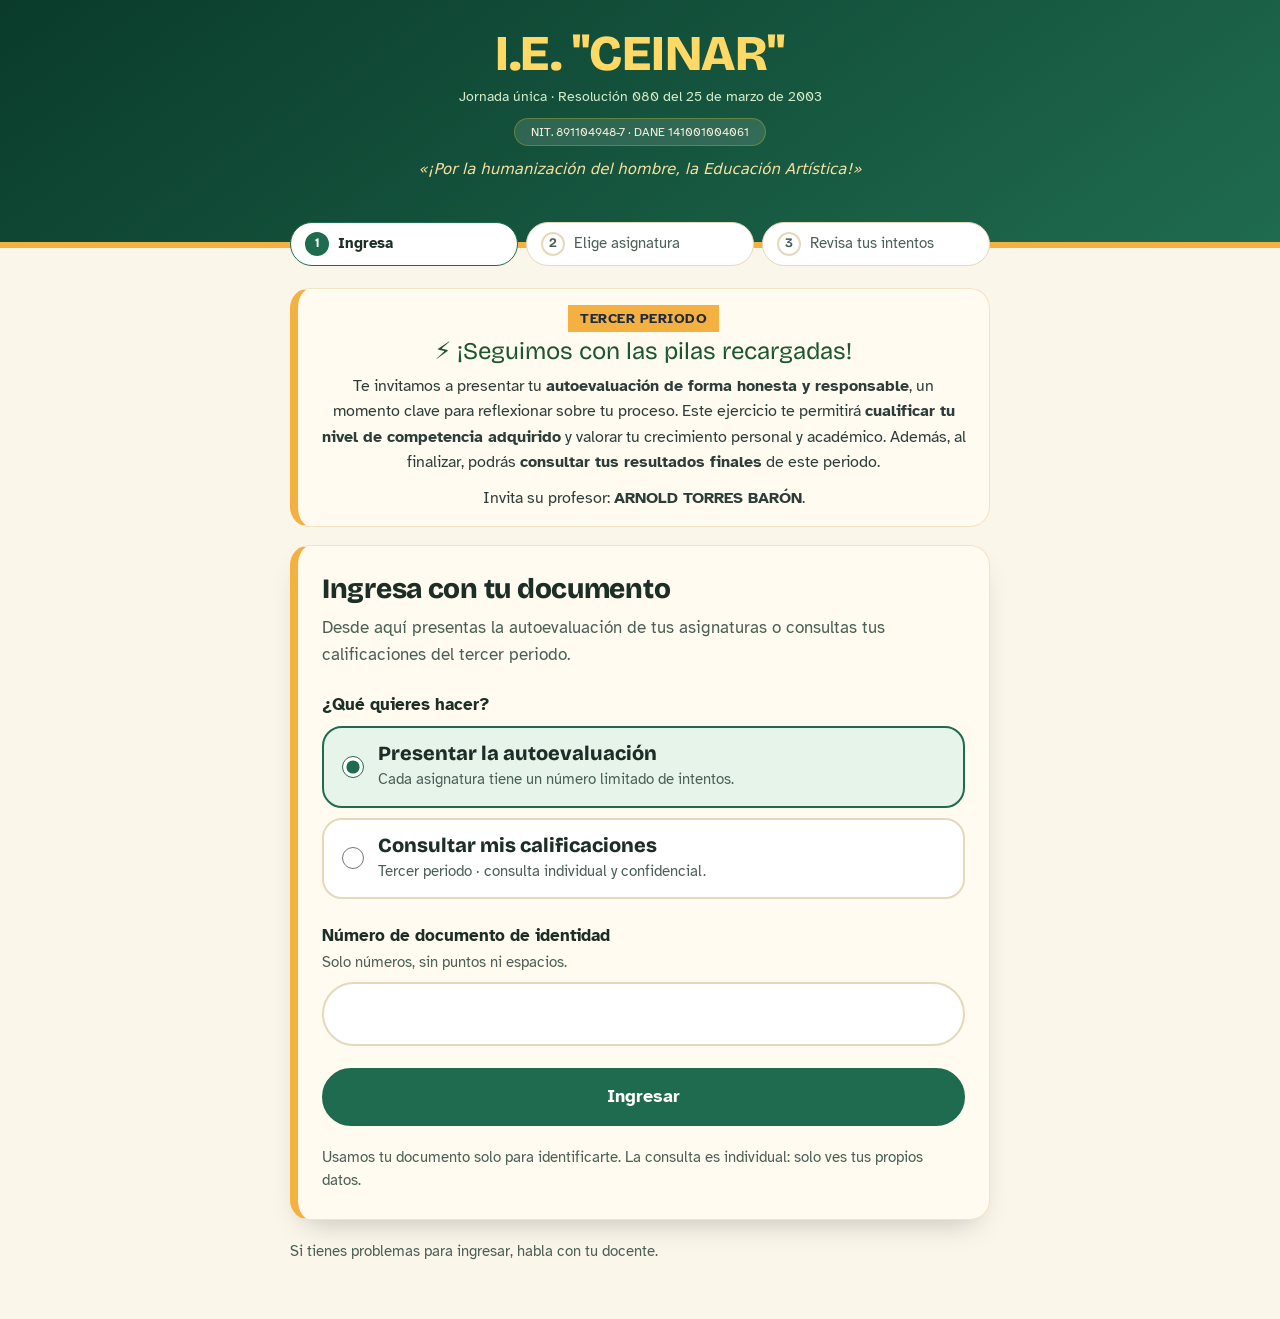
==== commit c942439c: "Add files via upload" ====
--- a/index.html
+++ b/index.html
@@ -10,13 +10,18 @@
 <link rel="stylesheet" href="https://fonts.googleapis.com/css2?family=Atkinson+Hyperlegible:wght@400;700&family=Bricolage+Grotesque:opsz,wght@12..96,700;12..96,800&display=swap">
 <link rel="stylesheet" href="estilos.css">
 </head>
-<body>
-
-<header class="cabecera">
+<body class="portal">
+
+<header class="cabecera cab-ceinar">
   <div class="envoltura">
-    <div class="fila-titulo" id="filaTitulo"><h1>Autoevaluación</h1></div>
-    <p class="quien"><strong id="txtInstitucion">Institución Educativa CEINAR</strong><br>Docente: <span id="txtDocente">Arnold Torres B.</span><br><span id="lineaEstudiante" hidden>Estudiante: <strong id="txtEstudiante"></strong><span id="txtGrupo"></span></span></p>
-    <p class="lema">«¡Por la humanización del hombre, la Educación Artística!»</p>
+    <div class="fila-titulo" id="filaTitulo">
+      <div class="centro-cab">
+        <h1>I.E. "CEINAR"</h1>
+        <div class="sub-cab">Jornada única · Resolución 080 del 25 de marzo de 2003</div>
+        <div class="pildora-cab">NIT. 891104948-7 · DANE 141001004061</div>
+        <p class="lema">«¡Por la humanización del hombre, la Educación Artística!»</p>
+      </div>
+    </div>
   </div>
 </header>
 
@@ -28,6 +33,14 @@
       <li id="p2"><span class="n">2</span>Elige asignatura</li>
       <li id="p3"><span class="n">3</span>Revisa tus intentos</li>
     </ol>
+
+    <section class="tarjeta-motiva" aria-label="Presentación">
+      <div class="periodo-cab">Tercer periodo</div>
+      <h2>⚡ ¡Seguimos con las pilas recargadas!</h2>
+      <p>Te invitamos a presentar tu <strong>autoevaluación de forma honesta y responsable</strong>, un momento clave para reflexionar sobre tu proceso. Este ejercicio te permitirá <strong>cualificar tu nivel de competencia adquirido</strong> y valorar tu crecimiento personal y académico. Además, al finalizar, podrás <strong>consultar tus resultados finales</strong> de este periodo.</p>
+      <p class="invita">Invita su profesor: <strong id="txtDocente">ARNOLD TORRES BARÓN</strong>.</p>
+      <p class="invita" id="lineaEstudiante" hidden>Estudiante: <strong id="txtEstudiante"></strong><span id="txtGrupo"></span></p>
+    </section>
 
     <noscript><div class="error">Esta página necesita JavaScript. Actívalo en tu navegador para continuar.</div></noscript>
 
@@ -116,12 +129,7 @@
 (function () {
   var $ = function (id) { return document.getElementById(id); };
   var C = window.CONFIG || {};
-  $('txtInstitucion').textContent = C.INSTITUCION || '';
-  // "Arnold Torres Barón" → "Arnold Torres B." (se puede fijar con DOCENTE_CORTO en config.js)
-  $('txtDocente').textContent = C.DOCENTE_CORTO || (function (n) {
-    var p = String(n || '').trim().split(/\s+/);
-    return p.length >= 3 ? p.slice(0, -1).join(' ') + ' ' + p[p.length - 1].charAt(0).toUpperCase() + '.' : p.join(' ');
-  })(C.DOCENTE);
+  $('txtDocente').textContent = String(C.DOCENTE || 'Arnold Torres Barón').toUpperCase();
   Api.pintarLogos($('filaTitulo'), '');
 
   var GLIFOS = {
--- a/estilos.css
+++ b/estilos.css
@@ -212,3 +212,20 @@
 .comentario.mal { background: #FCE8E6; border-color: #EA4335; color: #3C0A00; }
 .estado-notas { margin-top: 14px; }
 .cabecera .fila-titulo h1 { color: var(--gold); }
+
+/* ---------- portal (index): encabezado y tarjetas como en el blog ---------- */
+.cab-ceinar { padding-bottom: 50px; }
+.cab-ceinar .fila-titulo { margin-bottom: 10px; align-items: center; }
+.cab-ceinar .centro-cab { flex: 1; text-align: center; }
+.cab-ceinar h1 { font-size: clamp(24px, 6vw, 36px); color: var(--gold); margin: 0; }
+.cab-ceinar .sub-cab { color: #D4EDC9; font-size: 14px; margin: 5px 0 10px; }
+.cab-ceinar .pildora-cab { display: inline-block; background: rgba(255,255,255,.12); border: 1px solid rgba(255,215,0,.25); border-radius: 60px; color: #F8F3E0; font-size: 12px; padding: 4px 16px; }
+.cab-ceinar .lema { margin: 12px 0 0; }
+body.portal .panel { background: var(--info-bg); border: 1px solid #F5E3C5; border-left: 8px solid var(--mark); border-radius: 20px; }
+
+/* ---------- tarjeta de presentación entre los pasos y el ingreso ---------- */
+.tarjeta-motiva { background: var(--info-bg); border: 1px solid #F5E3C5; border-left: 8px solid var(--mark); border-radius: 20px; padding: 16px 20px; margin-bottom: 18px; text-align: center; }
+.tarjeta-motiva .periodo-cab { display: inline-block; background: var(--mark); color: #1E2A3E; font-size: 14px; font-weight: 700; letter-spacing: .5px; text-transform: uppercase; padding: 3px 12px; }
+.tarjeta-motiva h2 { font-size: clamp(20px, 5vw, 24px); font-weight: 400; color: #1E5631; margin-top: 6px; letter-spacing: 0; }
+.tarjeta-motiva p { margin-top: 8px; font-size: 15.5px; line-height: 1.65; color: #2D3E3A; }
+.tarjeta-motiva .invita { margin-top: 10px; }
